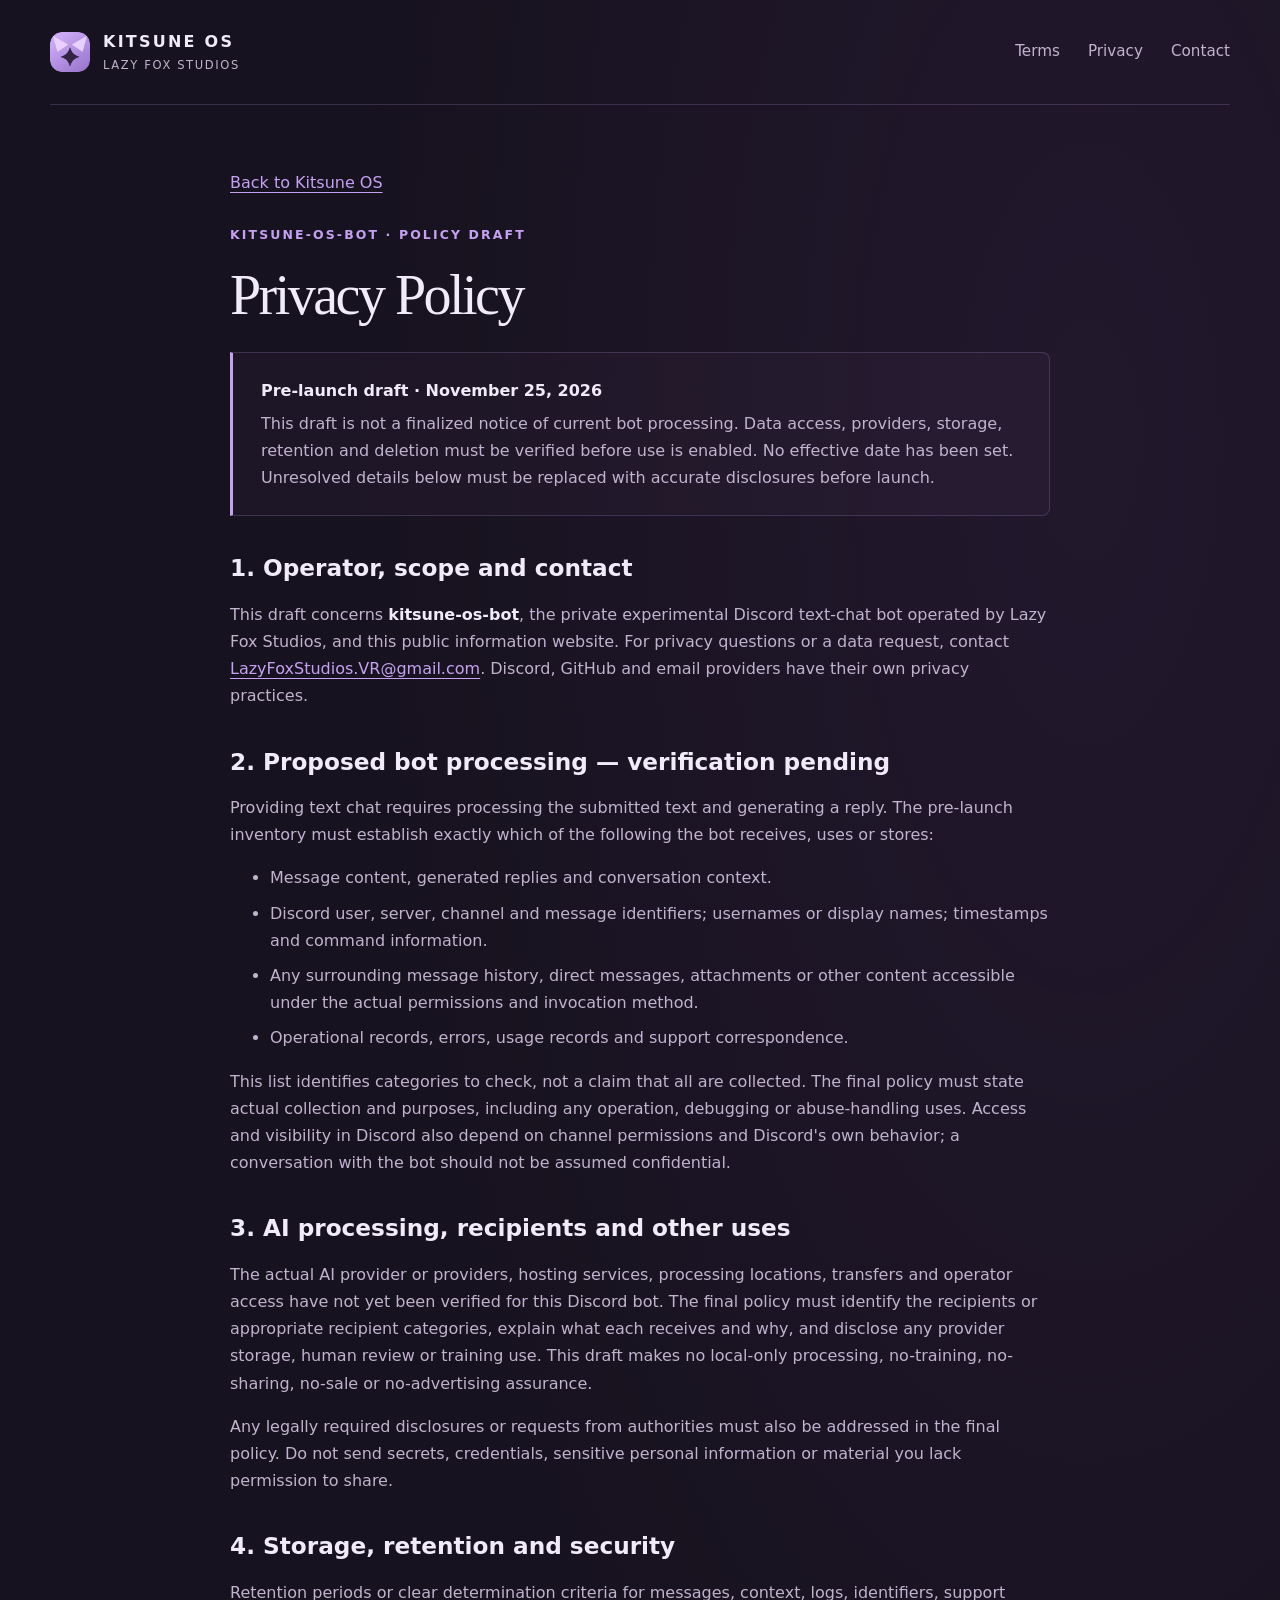
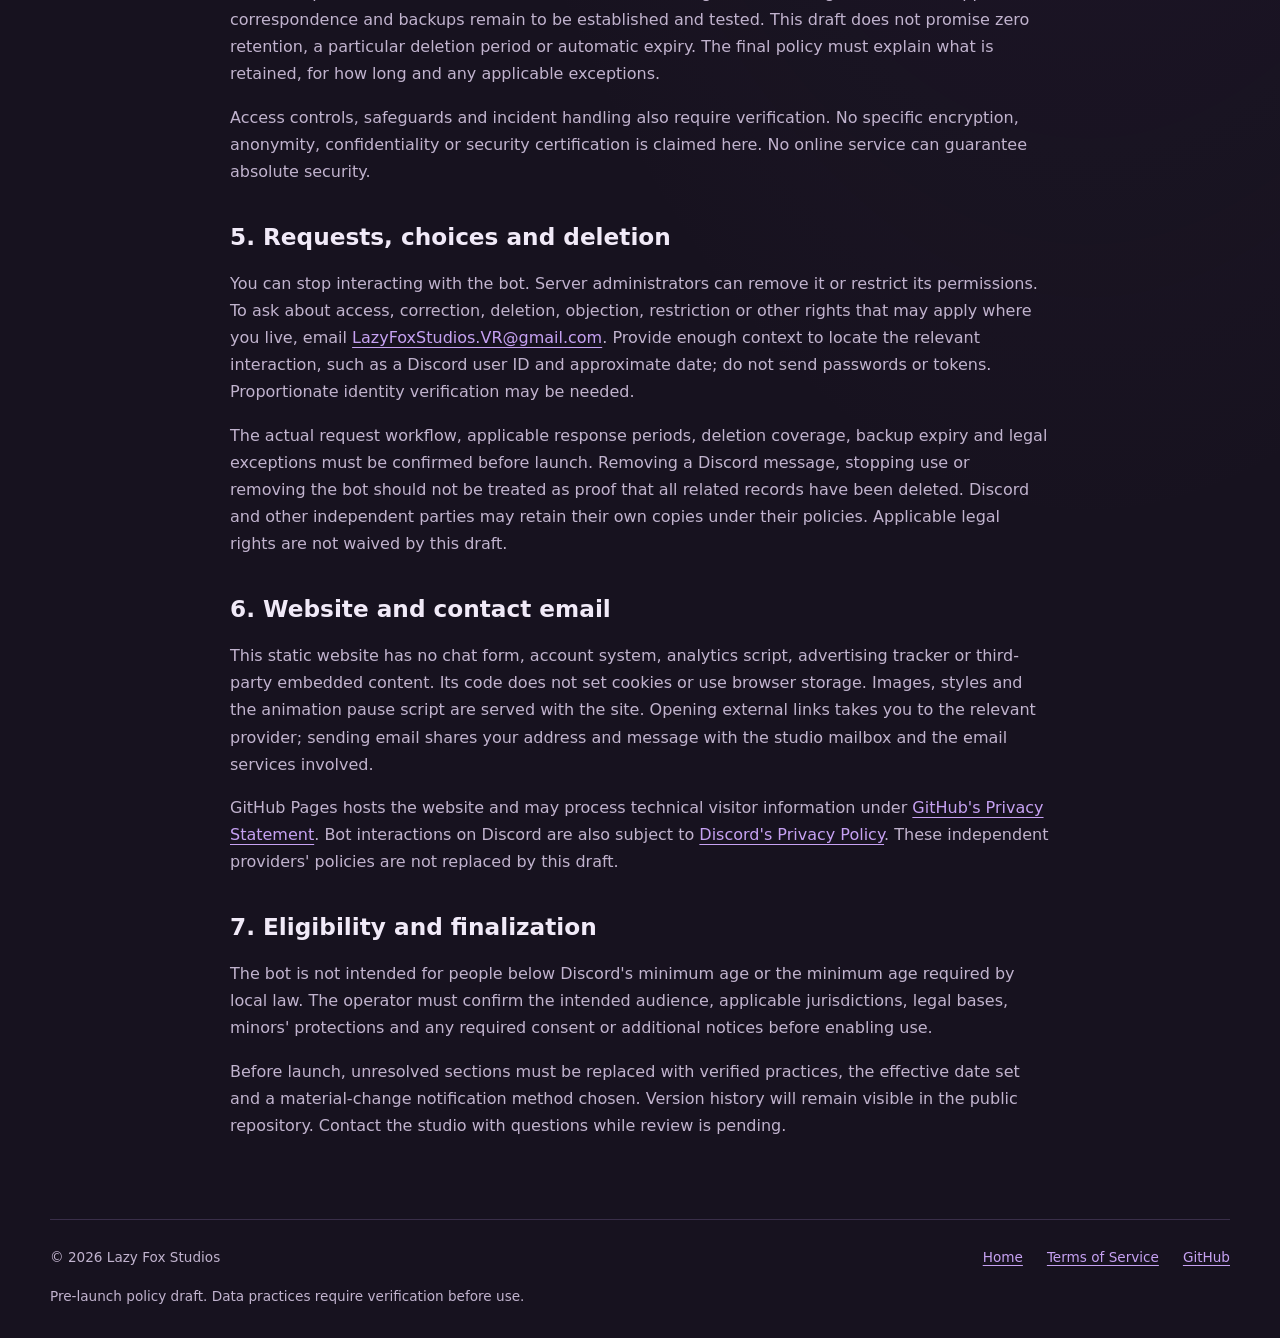
==== docs/privacy.html @ ff5f34ec "Add purple Kitsune landing page, clean portrait GIF and pre-launch policy drafts" ====
<!doctype html>
<html lang="en">
<head><meta charset="utf-8"><meta name="viewport" content="width=device-width, initial-scale=1"><meta name="description" content="Pre-launch draft Privacy Policy for kitsune-os-bot, with data practices pending verification."><meta name="theme-color" content="#17121f"><title>Privacy Policy · Kitsune OS</title><link rel="icon" href="assets/kitsune-icon.png" type="image/png"><link rel="stylesheet" href="assets/site.css"></head>
<body>
<a class="skip" href="#main">Skip to content</a>
<header class="site-header wrap"><a class="brand" href="./"><img src="assets/kitsune-icon.png" width="40" height="40" alt=""><span>KITSUNE OS<small>LAZY FOX STUDIOS</small></span></a><nav aria-label="Main navigation"><a href="terms.html">Terms</a><a href="privacy.html" aria-current="page">Privacy</a><a href="mailto:LazyFoxStudios.VR@gmail.com">Contact</a></nav></header>
<main id="main" class="wrap policy">
<a class="back" href="./">Back to Kitsune OS</a><p class="eyebrow">KITSUNE-OS-BOT · POLICY DRAFT</p><h1>Privacy Policy</h1>
<aside class="draft-note"><strong>Pre-launch draft · November 25, 2026</strong><p>This draft is not a finalized notice of current bot processing. Data access, providers, storage, retention and deletion must be verified before use is enabled. No effective date has been set. Unresolved details below must be replaced with accurate disclosures before launch.</p></aside>
<h2>1. Operator, scope and contact</h2>
<p>This draft concerns <strong>kitsune-os-bot</strong>, the private experimental Discord text-chat bot operated by Lazy Fox Studios, and this public information website. For privacy questions or a data request, contact <a href="mailto:LazyFoxStudios.VR@gmail.com">LazyFoxStudios.VR@gmail.com</a>. Discord, GitHub and email providers have their own privacy practices.</p>
<h2>2. Proposed bot processing — verification pending</h2>
<p>Providing text chat requires processing the submitted text and generating a reply. The pre-launch inventory must establish exactly which of the following the bot receives, uses or stores:</p>
<ul><li>Message content, generated replies and conversation context.</li><li>Discord user, server, channel and message identifiers; usernames or display names; timestamps and command information.</li><li>Any surrounding message history, direct messages, attachments or other content accessible under the actual permissions and invocation method.</li><li>Operational records, errors, usage records and support correspondence.</li></ul>
<p>This list identifies categories to check, not a claim that all are collected. The final policy must state actual collection and purposes, including any operation, debugging or abuse-handling uses. Access and visibility in Discord also depend on channel permissions and Discord's own behavior; a conversation with the bot should not be assumed confidential.</p>
<h2>3. AI processing, recipients and other uses</h2>
<p>The actual AI provider or providers, hosting services, processing locations, transfers and operator access have not yet been verified for this Discord bot. The final policy must identify the recipients or appropriate recipient categories, explain what each receives and why, and disclose any provider storage, human review or training use. This draft makes no local-only processing, no-training, no-sharing, no-sale or no-advertising assurance.</p>
<p>Any legally required disclosures or requests from authorities must also be addressed in the final policy. Do not send secrets, credentials, sensitive personal information or material you lack permission to share.</p>
<h2>4. Storage, retention and security</h2>
<p>Retention periods or clear determination criteria for messages, context, logs, identifiers, support correspondence and backups remain to be established and tested. This draft does not promise zero retention, a particular deletion period or automatic expiry. The final policy must explain what is retained, for how long and any applicable exceptions.</p>
<p>Access controls, safeguards and incident handling also require verification. No specific encryption, anonymity, confidentiality or security certification is claimed here. No online service can guarantee absolute security.</p>
<h2>5. Requests, choices and deletion</h2>
<p>You can stop interacting with the bot. Server administrators can remove it or restrict its permissions. To ask about access, correction, deletion, objection, restriction or other rights that may apply where you live, email <a href="mailto:LazyFoxStudios.VR@gmail.com">LazyFoxStudios.VR@gmail.com</a>. Provide enough context to locate the relevant interaction, such as a Discord user ID and approximate date; do not send passwords or tokens. Proportionate identity verification may be needed.</p>
<p>The actual request workflow, applicable response periods, deletion coverage, backup expiry and legal exceptions must be confirmed before launch. Removing a Discord message, stopping use or removing the bot should not be treated as proof that all related records have been deleted. Discord and other independent parties may retain their own copies under their policies. Applicable legal rights are not waived by this draft.</p>
<h2>6. Website and contact email</h2>
<p>This static website has no chat form, account system, analytics script, advertising tracker or third-party embedded content. Its code does not set cookies or use browser storage. Images, styles and the animation pause script are served with the site. Opening external links takes you to the relevant provider; sending email shares your address and message with the studio mailbox and the email services involved.</p>
<p>GitHub Pages hosts the website and may process technical visitor information under <a href="https://docs.github.com/en/site-policy/privacy-policies/github-general-privacy-statement">GitHub's Privacy Statement</a>. Bot interactions on Discord are also subject to <a href="https://discord.com/privacy">Discord's Privacy Policy</a>. These independent providers' policies are not replaced by this draft.</p>
<h2>7. Eligibility and finalization</h2>
<p>The bot is not intended for people below Discord's minimum age or the minimum age required by local law. The operator must confirm the intended audience, applicable jurisdictions, legal bases, minors' protections and any required consent or additional notices before enabling use.</p>
<p>Before launch, unresolved sections must be replaced with verified practices, the effective date set and a material-change notification method chosen. Version history will remain visible in the public repository. Contact the studio with questions while review is pending.</p>
</main>
<footer class="site-footer wrap"><span>© 2026 Lazy Fox Studios</span><div><a href="./">Home</a><a href="terms.html">Terms of Service</a><a href="https://github.com/lazyfoxstudios/kitsune-discbot">GitHub</a></div><p>Pre-launch policy draft. Data practices require verification before use.</p></footer>
</body></html>
---- docs/assets/site.css ----
:root{color-scheme:dark;--bg:#17121f;--panel:#211a2c;--text:#f1eaf8;--muted:#c1b3ce;--accent:#c6a1f2;--line:#c9a2fc30;font-family:system-ui,-apple-system,BlinkMacSystemFont,"Segoe UI",sans-serif;font-size:16px;background:var(--bg);color:var(--text)}
*{box-sizing:border-box}html{scroll-behavior:smooth}body{margin:0;line-height:1.7;background:radial-gradient(ellipse at 85% 15%,#69428a20,transparent 48%),var(--bg)}a{color:var(--accent);text-underline-offset:.25em}a:hover{color:#ead6ff}a:focus-visible,button:focus-visible{outline:3px solid #ead6ff;outline-offset:6px}button{font:inherit;color:var(--text);cursor:pointer}[hidden]{display:none!important}.wrap{width:min(1180px,calc(100% - 80px));margin-inline:auto}.skip{position:absolute;left:20px;top:-100px;background:var(--panel);padding:12px;z-index:5}.skip:focus{top:12px}.site-header{display:flex;align-items:center;justify-content:space-between;gap:24px;padding-block:28px;border-bottom:1px solid var(--line)}.brand{display:flex;align-items:center;gap:13px;text-decoration:none;color:var(--text);letter-spacing:.14em;font-weight:650;font-size:1rem}.brand small{display:block;font-size:.72rem;letter-spacing:.14em;color:var(--muted);font-weight:400;margin-top:1px}.brand img{border-radius:10px}nav{display:flex;gap:28px}nav a{font-size:.95rem;color:var(--muted);text-decoration:none}.hero{min-height:700px;display:grid;grid-template-columns:1.2fr 1fr;align-items:center;gap:50px;padding:64px 0 70px}.eyebrow{font-size:.78rem;letter-spacing:.17em;color:var(--accent);font-weight:650;margin:0 0 20px}h1,h2{font-family:Georgia,"Times New Roman",serif;font-weight:400;letter-spacing:-.045em;line-height:1.08;margin:0 0 26px}h1{font-size:clamp(3rem,5.5vw,4.9rem)}h1 em{font-style:normal;color:var(--accent)}h2{font-size:2.55rem}.hero-copy>p:not(.eyebrow){max-width:540px;color:var(--muted)}.hero-copy .lead{font-size:1.25rem;color:var(--text)}strong{color:var(--text);font-weight:600}.hero-copy .access{color:var(--accent);font-size:.9rem;margin-block:26px}.access span{padding-inline:8px}.actions{display:flex;gap:26px;align-items:center;margin-top:30px}.button{padding:12px 21px;background:#c6a1f2;color:#21142f;border:1px solid transparent;border-radius:7px;font-weight:600;text-decoration:none}.button:hover{background:#ddc0ff;color:#21142f}.character{margin:0;align-self:center;text-align:center;min-width:0}.portrait{width:100%;max-width:400px;aspect-ratio:450/584;margin-inline:auto;position:relative;isolation:isolate}.portrait:before{content:"";position:absolute;inset:16% -10% 0;z-index:-1;background:radial-gradient(ellipse,#8e59b52c,transparent 67%)}.portrait img,.portrait canvas{width:100%;height:auto;display:block;object-fit:contain;image-rendering:auto}figcaption{display:flex;flex-direction:column;align-items:center;margin-top:20px;gap:4px}figcaption .character-name{font:1.5rem Georgia,serif;color:var(--text)}figcaption>span:nth-child(2){font-size:.7rem;letter-spacing:.17em;color:var(--muted)}figcaption button{margin-top:12px;border:1px solid var(--line);background:transparent;border-radius:5px;padding:5px 12px;font-size:.85rem}.about{padding:64px 0;display:grid;grid-template-columns:1fr 1.1fr;gap:70px;border-top:1px solid var(--line)}.about p{margin-top:0;color:var(--muted)}.about .eyebrow{color:var(--accent)}.draft-note{padding:24px 28px;border:1px solid var(--line);border-left:3px solid var(--accent);background:#c9a2fc08;border-radius:0 8px 8px 0;margin:8px 0 64px}.draft-note p{color:var(--muted);margin:6px 0 0}.site-footer{border-top:1px solid var(--line);padding:26px 0 30px;display:flex;flex-wrap:wrap;justify-content:space-between;gap:16px;color:var(--muted);font-size:.85rem}.site-footer div{display:flex;gap:24px}.site-footer p{width:100%;margin:0;color:var(--muted)}.policy{max-width:820px;padding:64px 0}.policy h1{font-size:3.5rem}.policy h2{font:1.45rem system-ui,sans-serif;letter-spacing:0;line-height:1.4;margin:36px 0 12px;font-weight:600}.policy p,.policy li{color:var(--muted)}.policy .eyebrow{color:var(--accent)}.policy li{margin-block:8px}.policy .draft-note{margin-bottom:34px}.policy .back{display:inline-block;margin-bottom:28px}
@media(max-width:760px){.wrap{width:calc(100% - 40px)}.site-header{padding-block:20px;flex-wrap:wrap;gap:20px}nav{gap:22px}.hero{grid-template-columns:1fr;gap:36px;padding:48px 0;min-height:0}.hero-copy{max-width:600px}h1{font-size:clamp(2.8rem,10vw,4.8rem)}.portrait{max-width:320px}.character{margin:0 12px}.about{grid-template-columns:1fr;gap:14px;padding:42px 0}.about h2{font-size:2.2rem}.actions{flex-wrap:wrap;gap:20px}.policy{padding:40px 0}.policy h1{font-size:2.6rem}.site-footer div{flex-wrap:wrap;gap:18px}.draft-note{padding:20px;margin-bottom:40px}}
@media(prefers-reduced-motion:reduce){html{scroll-behavior:auto}.portrait img:not(.ready){visibility:hidden}}
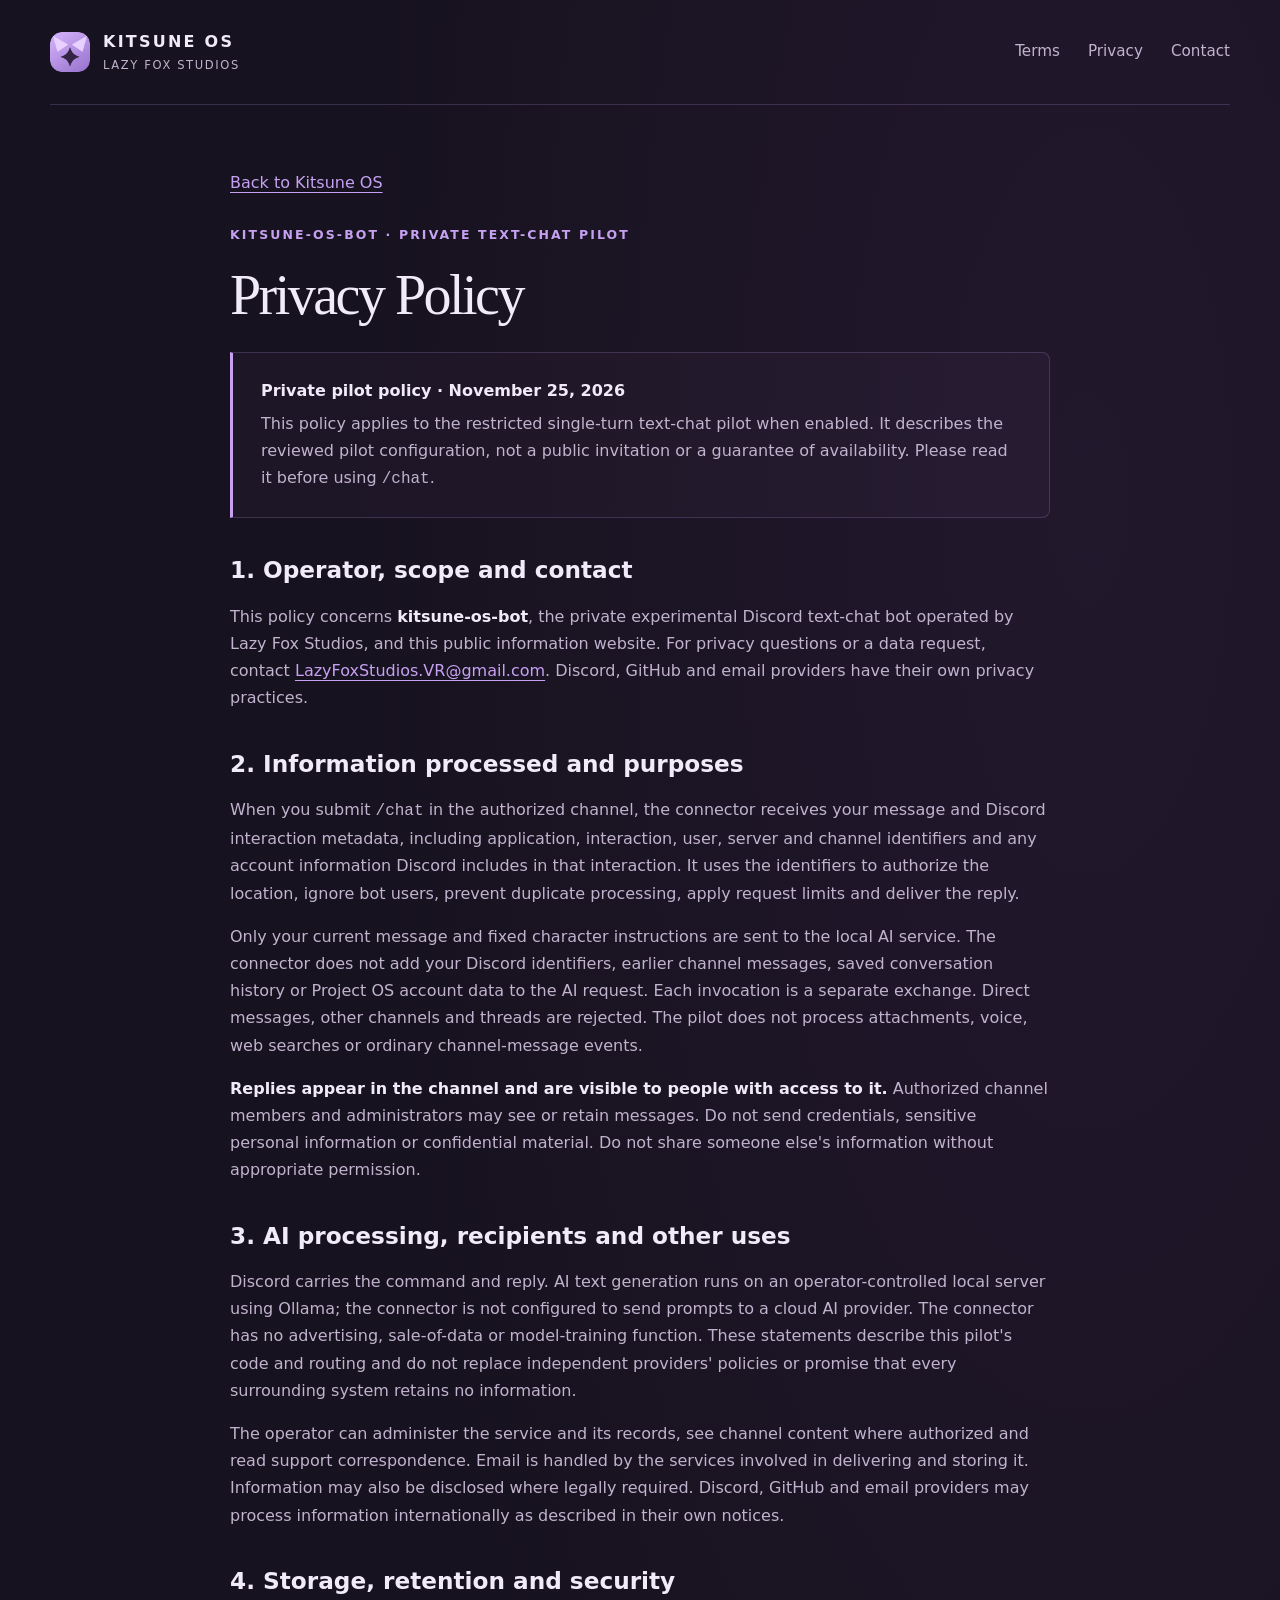
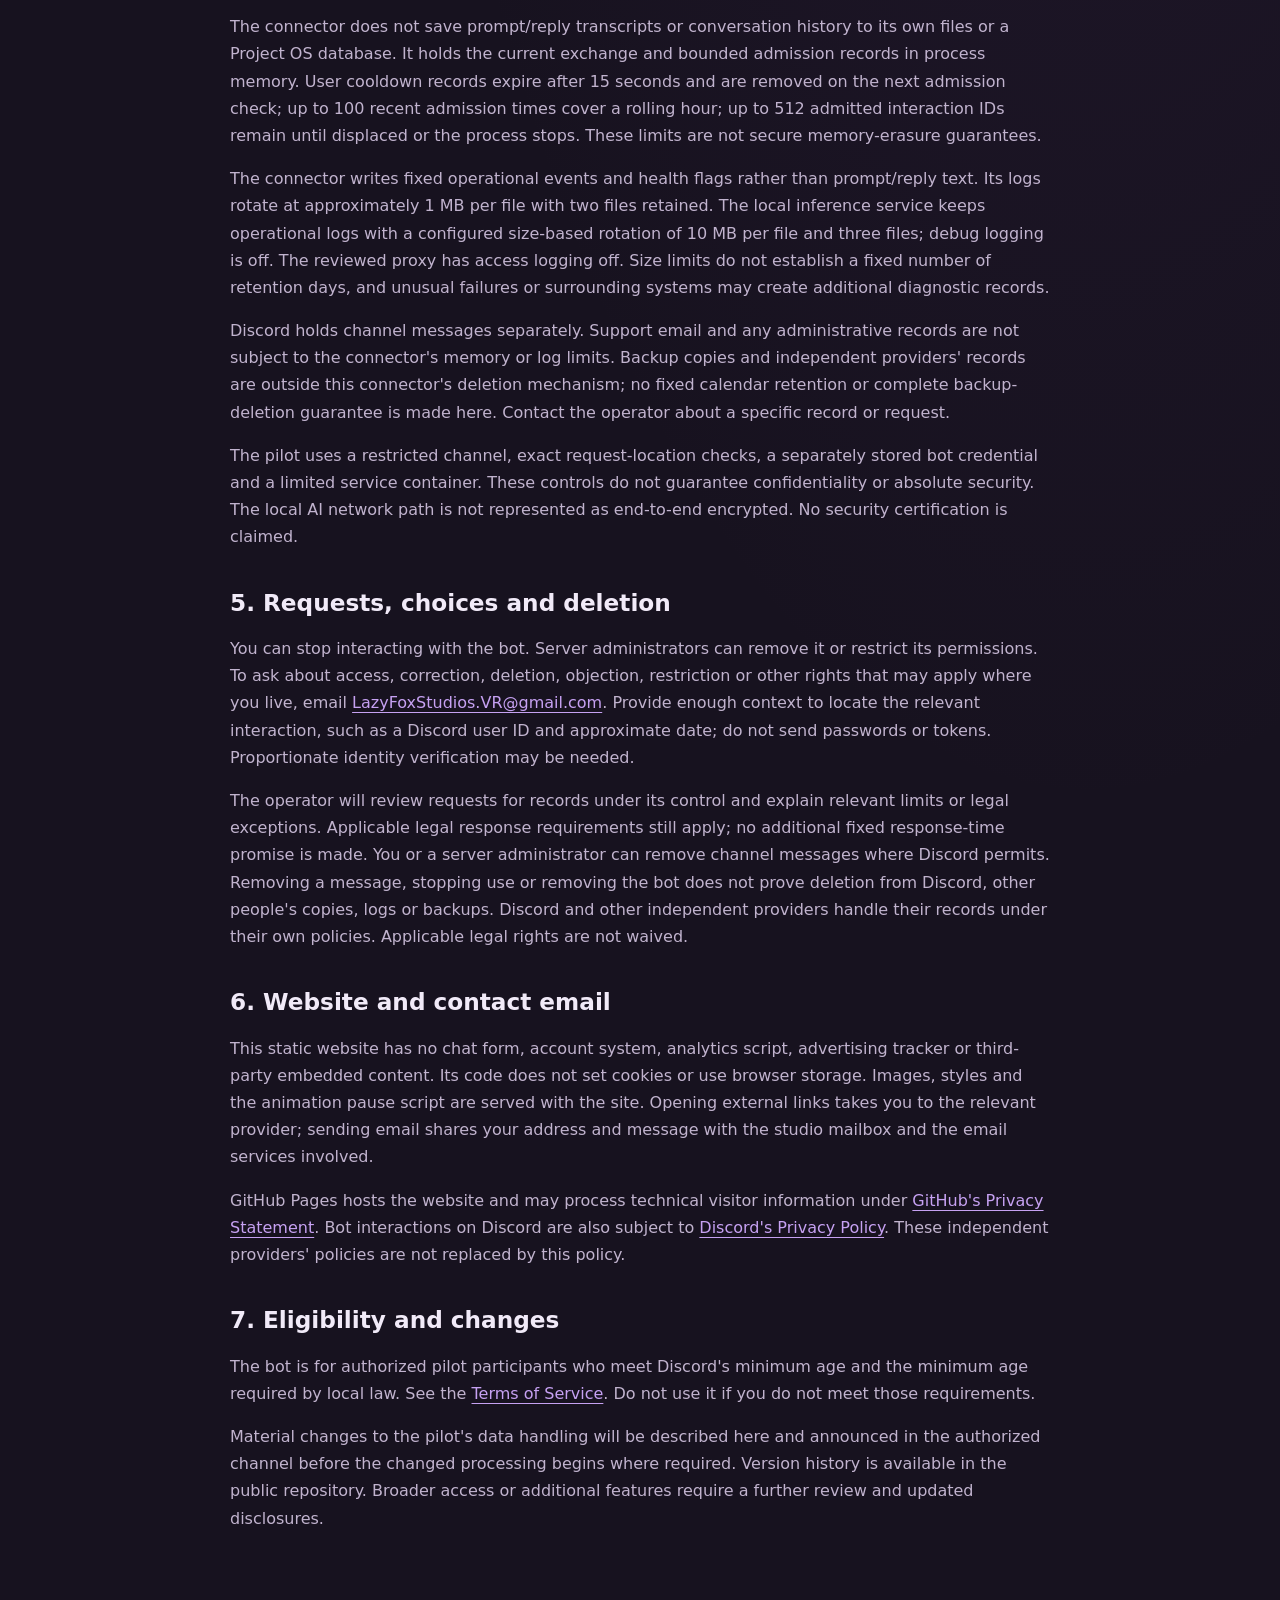
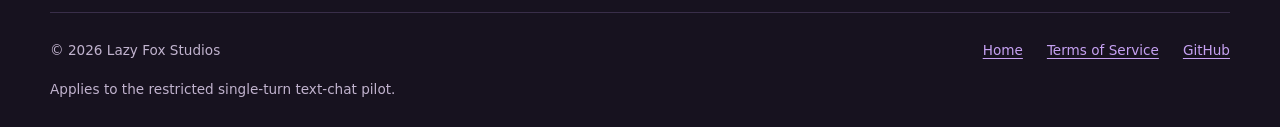
==== commit 849c46ce: "Describe verified private text-chat pilot data practices and terms" ====
--- a/docs/privacy.html
+++ b/docs/privacy.html
@@ -1,33 +1,35 @@
 <!doctype html>
 <html lang="en">
-<head><meta charset="utf-8"><meta name="viewport" content="width=device-width, initial-scale=1"><meta name="description" content="Pre-launch draft Privacy Policy for kitsune-os-bot, with data practices pending verification."><meta name="theme-color" content="#17121f"><title>Privacy Policy · Kitsune OS</title><link rel="icon" href="assets/kitsune-icon.png" type="image/png"><link rel="stylesheet" href="assets/site.css"></head>
+<head><meta charset="utf-8"><meta name="viewport" content="width=device-width, initial-scale=1"><meta name="description" content="Privacy Policy for the private kitsune-os-bot text-chat pilot by Lazy Fox Studios."><meta name="theme-color" content="#17121f"><title>Privacy Policy · Kitsune OS</title><link rel="icon" href="assets/kitsune-icon.png" type="image/png"><link rel="stylesheet" href="assets/site.css"></head>
 <body>
 <a class="skip" href="#main">Skip to content</a>
 <header class="site-header wrap"><a class="brand" href="./"><img src="assets/kitsune-icon.png" width="40" height="40" alt=""><span>KITSUNE OS<small>LAZY FOX STUDIOS</small></span></a><nav aria-label="Main navigation"><a href="terms.html">Terms</a><a href="privacy.html" aria-current="page">Privacy</a><a href="mailto:LazyFoxStudios.VR@gmail.com">Contact</a></nav></header>
 <main id="main" class="wrap policy">
-<a class="back" href="./">Back to Kitsune OS</a><p class="eyebrow">KITSUNE-OS-BOT · POLICY DRAFT</p><h1>Privacy Policy</h1>
-<aside class="draft-note"><strong>Pre-launch draft · November 25, 2026</strong><p>This draft is not a finalized notice of current bot processing. Data access, providers, storage, retention and deletion must be verified before use is enabled. No effective date has been set. Unresolved details below must be replaced with accurate disclosures before launch.</p></aside>
+<a class="back" href="./">Back to Kitsune OS</a><p class="eyebrow">KITSUNE-OS-BOT · PRIVATE TEXT-CHAT PILOT</p><h1>Privacy Policy</h1>
+<aside class="draft-note"><strong>Private pilot policy · November 25, 2026</strong><p>This policy applies to the restricted single-turn text-chat pilot when enabled. It describes the reviewed pilot configuration, not a public invitation or a guarantee of availability. Please read it before using <code>/chat</code>.</p></aside>
 <h2>1. Operator, scope and contact</h2>
-<p>This draft concerns <strong>kitsune-os-bot</strong>, the private experimental Discord text-chat bot operated by Lazy Fox Studios, and this public information website. For privacy questions or a data request, contact <a href="mailto:LazyFoxStudios.VR@gmail.com">LazyFoxStudios.VR@gmail.com</a>. Discord, GitHub and email providers have their own privacy practices.</p>
-<h2>2. Proposed bot processing — verification pending</h2>
-<p>Providing text chat requires processing the submitted text and generating a reply. The pre-launch inventory must establish exactly which of the following the bot receives, uses or stores:</p>
-<ul><li>Message content, generated replies and conversation context.</li><li>Discord user, server, channel and message identifiers; usernames or display names; timestamps and command information.</li><li>Any surrounding message history, direct messages, attachments or other content accessible under the actual permissions and invocation method.</li><li>Operational records, errors, usage records and support correspondence.</li></ul>
-<p>This list identifies categories to check, not a claim that all are collected. The final policy must state actual collection and purposes, including any operation, debugging or abuse-handling uses. Access and visibility in Discord also depend on channel permissions and Discord's own behavior; a conversation with the bot should not be assumed confidential.</p>
+<p>This policy concerns <strong>kitsune-os-bot</strong>, the private experimental Discord text-chat bot operated by Lazy Fox Studios, and this public information website. For privacy questions or a data request, contact <a href="mailto:LazyFoxStudios.VR@gmail.com">LazyFoxStudios.VR@gmail.com</a>. Discord, GitHub and email providers have their own privacy practices.</p>
+<h2>2. Information processed and purposes</h2>
+<p>When you submit <code>/chat</code> in the authorized channel, the connector receives your message and Discord interaction metadata, including application, interaction, user, server and channel identifiers and any account information Discord includes in that interaction. It uses the identifiers to authorize the location, ignore bot users, prevent duplicate processing, apply request limits and deliver the reply.</p>
+<p>Only your current message and fixed character instructions are sent to the local AI service. The connector does not add your Discord identifiers, earlier channel messages, saved conversation history or Project OS account data to the AI request. Each invocation is a separate exchange. Direct messages, other channels and threads are rejected. The pilot does not process attachments, voice, web searches or ordinary channel-message events.</p>
+<p><strong>Replies appear in the channel and are visible to people with access to it.</strong> Authorized channel members and administrators may see or retain messages. Do not send credentials, sensitive personal information or confidential material. Do not share someone else's information without appropriate permission.</p>
 <h2>3. AI processing, recipients and other uses</h2>
-<p>The actual AI provider or providers, hosting services, processing locations, transfers and operator access have not yet been verified for this Discord bot. The final policy must identify the recipients or appropriate recipient categories, explain what each receives and why, and disclose any provider storage, human review or training use. This draft makes no local-only processing, no-training, no-sharing, no-sale or no-advertising assurance.</p>
-<p>Any legally required disclosures or requests from authorities must also be addressed in the final policy. Do not send secrets, credentials, sensitive personal information or material you lack permission to share.</p>
+<p>Discord carries the command and reply. AI text generation runs on an operator-controlled local server using Ollama; the connector is not configured to send prompts to a cloud AI provider. The connector has no advertising, sale-of-data or model-training function. These statements describe this pilot's code and routing and do not replace independent providers' policies or promise that every surrounding system retains no information.</p>
+<p>The operator can administer the service and its records, see channel content where authorized and read support correspondence. Email is handled by the services involved in delivering and storing it. Information may also be disclosed where legally required. Discord, GitHub and email providers may process information internationally as described in their own notices.</p>
 <h2>4. Storage, retention and security</h2>
-<p>Retention periods or clear determination criteria for messages, context, logs, identifiers, support correspondence and backups remain to be established and tested. This draft does not promise zero retention, a particular deletion period or automatic expiry. The final policy must explain what is retained, for how long and any applicable exceptions.</p>
-<p>Access controls, safeguards and incident handling also require verification. No specific encryption, anonymity, confidentiality or security certification is claimed here. No online service can guarantee absolute security.</p>
+<p>The connector does not save prompt/reply transcripts or conversation history to its own files or a Project OS database. It holds the current exchange and bounded admission records in process memory. User cooldown records expire after 15 seconds and are removed on the next admission check; up to 100 recent admission times cover a rolling hour; up to 512 admitted interaction IDs remain until displaced or the process stops. These limits are not secure memory-erasure guarantees.</p>
+<p>The connector writes fixed operational events and health flags rather than prompt/reply text. Its logs rotate at approximately 1 MB per file with two files retained. The local inference service keeps operational logs with a configured size-based rotation of 10 MB per file and three files; debug logging is off. The reviewed proxy has access logging off. Size limits do not establish a fixed number of retention days, and unusual failures or surrounding systems may create additional diagnostic records.</p>
+<p>Discord holds channel messages separately. Support email and any administrative records are not subject to the connector's memory or log limits. Backup copies and independent providers' records are outside this connector's deletion mechanism; no fixed calendar retention or complete backup-deletion guarantee is made here. Contact the operator about a specific record or request.</p>
+<p>The pilot uses a restricted channel, exact request-location checks, a separately stored bot credential and a limited service container. These controls do not guarantee confidentiality or absolute security. The local AI network path is not represented as end-to-end encrypted. No security certification is claimed.</p>
 <h2>5. Requests, choices and deletion</h2>
 <p>You can stop interacting with the bot. Server administrators can remove it or restrict its permissions. To ask about access, correction, deletion, objection, restriction or other rights that may apply where you live, email <a href="mailto:LazyFoxStudios.VR@gmail.com">LazyFoxStudios.VR@gmail.com</a>. Provide enough context to locate the relevant interaction, such as a Discord user ID and approximate date; do not send passwords or tokens. Proportionate identity verification may be needed.</p>
-<p>The actual request workflow, applicable response periods, deletion coverage, backup expiry and legal exceptions must be confirmed before launch. Removing a Discord message, stopping use or removing the bot should not be treated as proof that all related records have been deleted. Discord and other independent parties may retain their own copies under their policies. Applicable legal rights are not waived by this draft.</p>
+<p>The operator will review requests for records under its control and explain relevant limits or legal exceptions. Applicable legal response requirements still apply; no additional fixed response-time promise is made. You or a server administrator can remove channel messages where Discord permits. Removing a message, stopping use or removing the bot does not prove deletion from Discord, other people's copies, logs or backups. Discord and other independent providers handle their records under their own policies. Applicable legal rights are not waived.</p>
 <h2>6. Website and contact email</h2>
 <p>This static website has no chat form, account system, analytics script, advertising tracker or third-party embedded content. Its code does not set cookies or use browser storage. Images, styles and the animation pause script are served with the site. Opening external links takes you to the relevant provider; sending email shares your address and message with the studio mailbox and the email services involved.</p>
-<p>GitHub Pages hosts the website and may process technical visitor information under <a href="https://docs.github.com/en/site-policy/privacy-policies/github-general-privacy-statement">GitHub's Privacy Statement</a>. Bot interactions on Discord are also subject to <a href="https://discord.com/privacy">Discord's Privacy Policy</a>. These independent providers' policies are not replaced by this draft.</p>
-<h2>7. Eligibility and finalization</h2>
-<p>The bot is not intended for people below Discord's minimum age or the minimum age required by local law. The operator must confirm the intended audience, applicable jurisdictions, legal bases, minors' protections and any required consent or additional notices before enabling use.</p>
-<p>Before launch, unresolved sections must be replaced with verified practices, the effective date set and a material-change notification method chosen. Version history will remain visible in the public repository. Contact the studio with questions while review is pending.</p>
+<p>GitHub Pages hosts the website and may process technical visitor information under <a href="https://docs.github.com/en/site-policy/privacy-policies/github-general-privacy-statement">GitHub's Privacy Statement</a>. Bot interactions on Discord are also subject to <a href="https://discord.com/privacy">Discord's Privacy Policy</a>. These independent providers' policies are not replaced by this policy.</p>
+<h2>7. Eligibility and changes</h2>
+<p>The bot is for authorized pilot participants who meet Discord's minimum age and the minimum age required by local law. See the <a href="terms.html">Terms of Service</a>. Do not use it if you do not meet those requirements.</p>
+<p>Material changes to the pilot's data handling will be described here and announced in the authorized channel before the changed processing begins where required. Version history is available in the public repository. Broader access or additional features require a further review and updated disclosures.</p>
 </main>
-<footer class="site-footer wrap"><span>© 2026 Lazy Fox Studios</span><div><a href="./">Home</a><a href="terms.html">Terms of Service</a><a href="https://github.com/lazyfoxstudios/kitsune-discbot">GitHub</a></div><p>Pre-launch policy draft. Data practices require verification before use.</p></footer>
+<footer class="site-footer wrap"><span>© 2026 Lazy Fox Studios</span><div><a href="./">Home</a><a href="terms.html">Terms of Service</a><a href="https://github.com/lazyfoxstudios/kitsune-discbot">GitHub</a></div><p>Applies to the restricted single-turn text-chat pilot.</p></footer>
 </body></html>
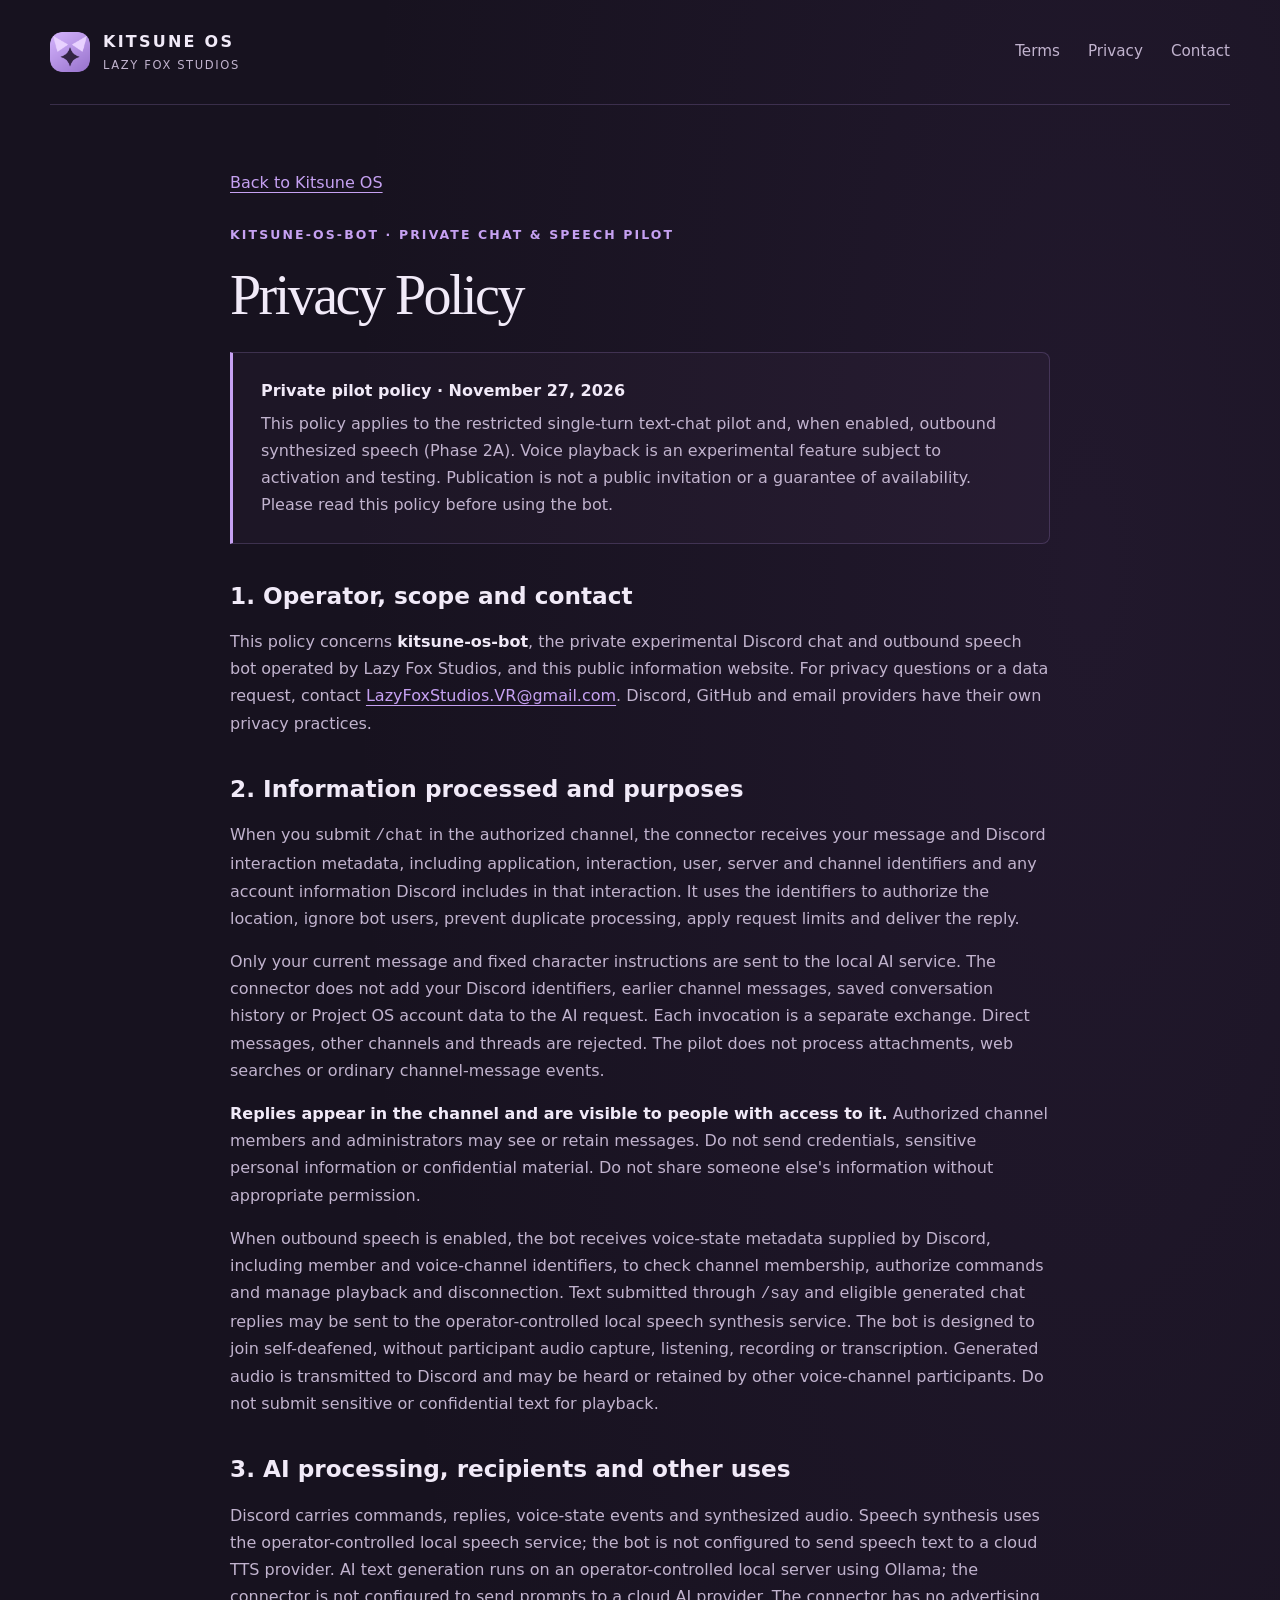
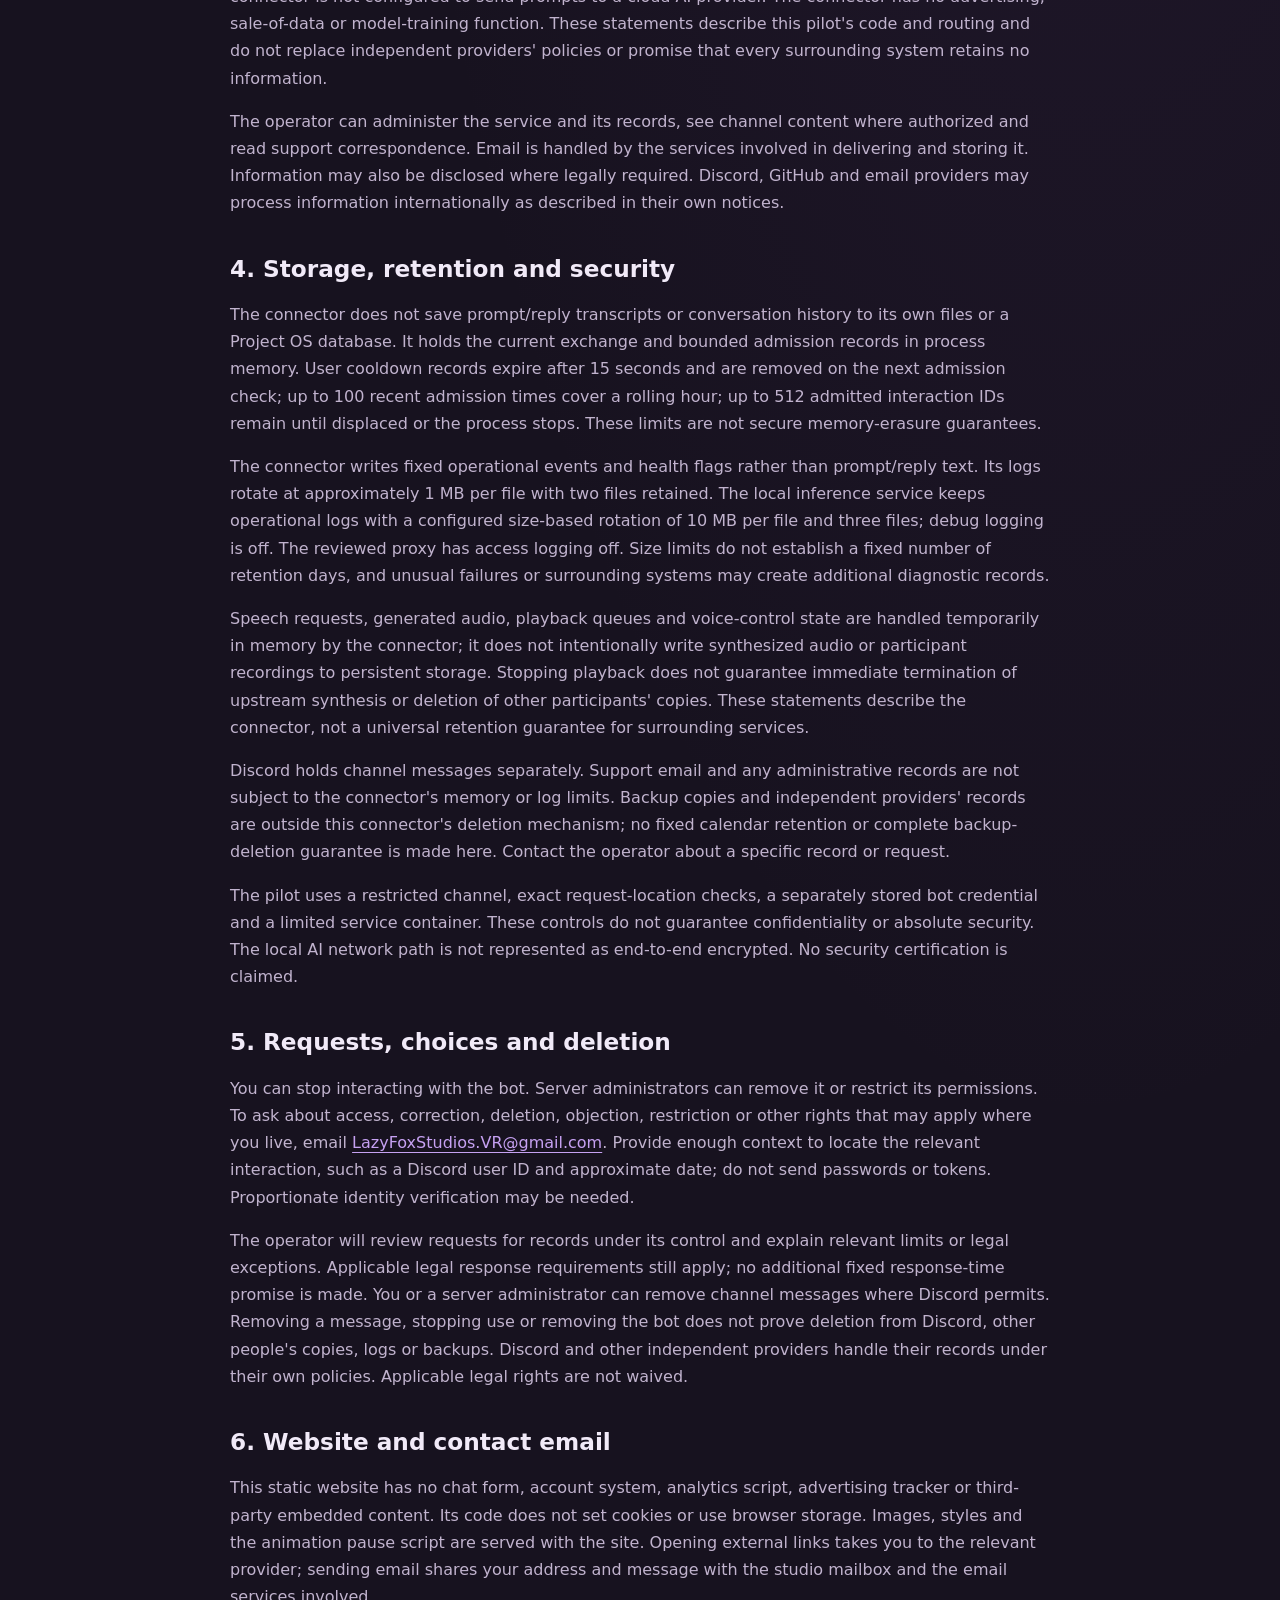
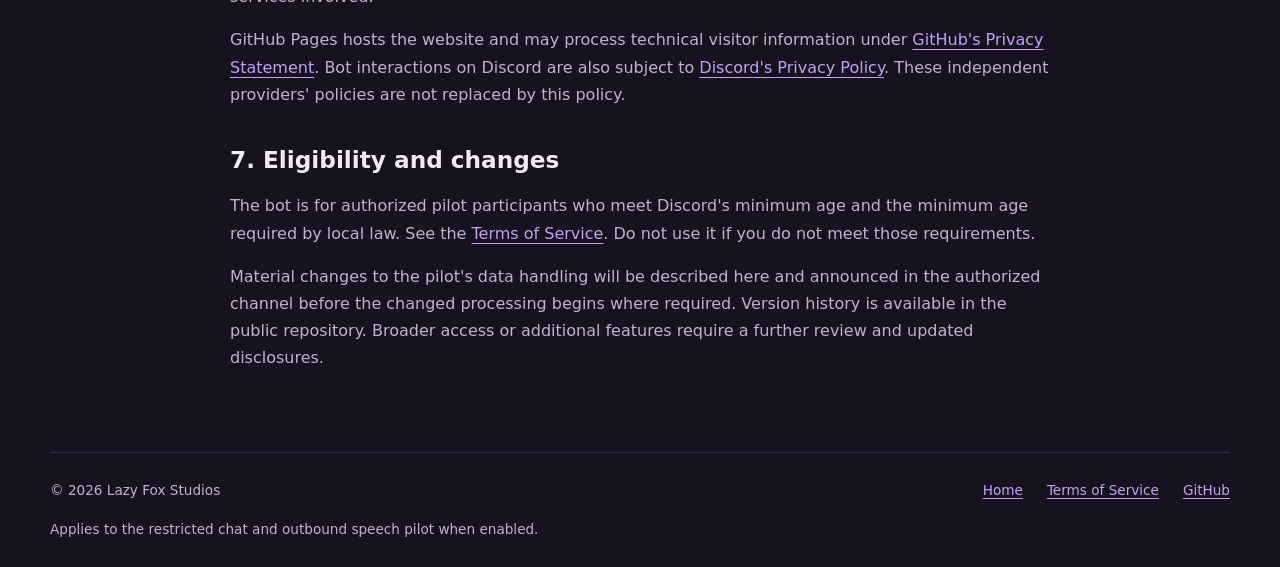
==== commit edb7de8a: "Disclose restricted outbound speech Phase 2A in pilot policy" ====
--- a/docs/privacy.html
+++ b/docs/privacy.html
@@ -1,24 +1,26 @@
 <!doctype html>
 <html lang="en">
-<head><meta charset="utf-8"><meta name="viewport" content="width=device-width, initial-scale=1"><meta name="description" content="Privacy Policy for the private kitsune-os-bot text-chat pilot by Lazy Fox Studios."><meta name="theme-color" content="#17121f"><title>Privacy Policy · Kitsune OS</title><link rel="icon" href="assets/kitsune-icon.png" type="image/png"><link rel="stylesheet" href="assets/site.css"></head>
+<head><meta charset="utf-8"><meta name="viewport" content="width=device-width, initial-scale=1"><meta name="description" content="Privacy Policy for the private kitsune-os-bot chat and outbound speech pilot by Lazy Fox Studios."><meta name="theme-color" content="#17121f"><title>Privacy Policy · Kitsune OS</title><link rel="icon" href="assets/kitsune-icon.png" type="image/png"><link rel="stylesheet" href="assets/site.css"></head>
 <body>
 <a class="skip" href="#main">Skip to content</a>
 <header class="site-header wrap"><a class="brand" href="./"><img src="assets/kitsune-icon.png" width="40" height="40" alt=""><span>KITSUNE OS<small>LAZY FOX STUDIOS</small></span></a><nav aria-label="Main navigation"><a href="terms.html">Terms</a><a href="privacy.html" aria-current="page">Privacy</a><a href="mailto:LazyFoxStudios.VR@gmail.com">Contact</a></nav></header>
 <main id="main" class="wrap policy">
-<a class="back" href="./">Back to Kitsune OS</a><p class="eyebrow">KITSUNE-OS-BOT · PRIVATE TEXT-CHAT PILOT</p><h1>Privacy Policy</h1>
-<aside class="draft-note"><strong>Private pilot policy · November 25, 2026</strong><p>This policy applies to the restricted single-turn text-chat pilot when enabled. It describes the reviewed pilot configuration, not a public invitation or a guarantee of availability. Please read it before using <code>/chat</code>.</p></aside>
+<a class="back" href="./">Back to Kitsune OS</a><p class="eyebrow">KITSUNE-OS-BOT · PRIVATE CHAT &amp; SPEECH PILOT</p><h1>Privacy Policy</h1>
+<aside class="draft-note"><strong>Private pilot policy · November 27, 2026</strong><p>This policy applies to the restricted single-turn text-chat pilot and, when enabled, outbound synthesized speech (Phase 2A). Voice playback is an experimental feature subject to activation and testing. Publication is not a public invitation or a guarantee of availability. Please read this policy before using the bot.</p></aside>
 <h2>1. Operator, scope and contact</h2>
-<p>This policy concerns <strong>kitsune-os-bot</strong>, the private experimental Discord text-chat bot operated by Lazy Fox Studios, and this public information website. For privacy questions or a data request, contact <a href="mailto:LazyFoxStudios.VR@gmail.com">LazyFoxStudios.VR@gmail.com</a>. Discord, GitHub and email providers have their own privacy practices.</p>
+<p>This policy concerns <strong>kitsune-os-bot</strong>, the private experimental Discord chat and outbound speech bot operated by Lazy Fox Studios, and this public information website. For privacy questions or a data request, contact <a href="mailto:LazyFoxStudios.VR@gmail.com">LazyFoxStudios.VR@gmail.com</a>. Discord, GitHub and email providers have their own privacy practices.</p>
 <h2>2. Information processed and purposes</h2>
 <p>When you submit <code>/chat</code> in the authorized channel, the connector receives your message and Discord interaction metadata, including application, interaction, user, server and channel identifiers and any account information Discord includes in that interaction. It uses the identifiers to authorize the location, ignore bot users, prevent duplicate processing, apply request limits and deliver the reply.</p>
-<p>Only your current message and fixed character instructions are sent to the local AI service. The connector does not add your Discord identifiers, earlier channel messages, saved conversation history or Project OS account data to the AI request. Each invocation is a separate exchange. Direct messages, other channels and threads are rejected. The pilot does not process attachments, voice, web searches or ordinary channel-message events.</p>
+<p>Only your current message and fixed character instructions are sent to the local AI service. The connector does not add your Discord identifiers, earlier channel messages, saved conversation history or Project OS account data to the AI request. Each invocation is a separate exchange. Direct messages, other channels and threads are rejected. The pilot does not process attachments, web searches or ordinary channel-message events.</p>
 <p><strong>Replies appear in the channel and are visible to people with access to it.</strong> Authorized channel members and administrators may see or retain messages. Do not send credentials, sensitive personal information or confidential material. Do not share someone else's information without appropriate permission.</p>
+<p>When outbound speech is enabled, the bot receives voice-state metadata supplied by Discord, including member and voice-channel identifiers, to check channel membership, authorize commands and manage playback and disconnection. Text submitted through <code>/say</code> and eligible generated chat replies may be sent to the operator-controlled local speech synthesis service. The bot is designed to join self-deafened, without participant audio capture, listening, recording or transcription. Generated audio is transmitted to Discord and may be heard or retained by other voice-channel participants. Do not submit sensitive or confidential text for playback.</p>
 <h2>3. AI processing, recipients and other uses</h2>
-<p>Discord carries the command and reply. AI text generation runs on an operator-controlled local server using Ollama; the connector is not configured to send prompts to a cloud AI provider. The connector has no advertising, sale-of-data or model-training function. These statements describe this pilot's code and routing and do not replace independent providers' policies or promise that every surrounding system retains no information.</p>
+<p>Discord carries commands, replies, voice-state events and synthesized audio. Speech synthesis uses the operator-controlled local speech service; the bot is not configured to send speech text to a cloud TTS provider. AI text generation runs on an operator-controlled local server using Ollama; the connector is not configured to send prompts to a cloud AI provider. The connector has no advertising, sale-of-data or model-training function. These statements describe this pilot's code and routing and do not replace independent providers' policies or promise that every surrounding system retains no information.</p>
 <p>The operator can administer the service and its records, see channel content where authorized and read support correspondence. Email is handled by the services involved in delivering and storing it. Information may also be disclosed where legally required. Discord, GitHub and email providers may process information internationally as described in their own notices.</p>
 <h2>4. Storage, retention and security</h2>
 <p>The connector does not save prompt/reply transcripts or conversation history to its own files or a Project OS database. It holds the current exchange and bounded admission records in process memory. User cooldown records expire after 15 seconds and are removed on the next admission check; up to 100 recent admission times cover a rolling hour; up to 512 admitted interaction IDs remain until displaced or the process stops. These limits are not secure memory-erasure guarantees.</p>
 <p>The connector writes fixed operational events and health flags rather than prompt/reply text. Its logs rotate at approximately 1 MB per file with two files retained. The local inference service keeps operational logs with a configured size-based rotation of 10 MB per file and three files; debug logging is off. The reviewed proxy has access logging off. Size limits do not establish a fixed number of retention days, and unusual failures or surrounding systems may create additional diagnostic records.</p>
+<p>Speech requests, generated audio, playback queues and voice-control state are handled temporarily in memory by the connector; it does not intentionally write synthesized audio or participant recordings to persistent storage. Stopping playback does not guarantee immediate termination of upstream synthesis or deletion of other participants' copies. These statements describe the connector, not a universal retention guarantee for surrounding services.</p>
 <p>Discord holds channel messages separately. Support email and any administrative records are not subject to the connector's memory or log limits. Backup copies and independent providers' records are outside this connector's deletion mechanism; no fixed calendar retention or complete backup-deletion guarantee is made here. Contact the operator about a specific record or request.</p>
 <p>The pilot uses a restricted channel, exact request-location checks, a separately stored bot credential and a limited service container. These controls do not guarantee confidentiality or absolute security. The local AI network path is not represented as end-to-end encrypted. No security certification is claimed.</p>
 <h2>5. Requests, choices and deletion</h2>
@@ -31,5 +33,5 @@
 <p>The bot is for authorized pilot participants who meet Discord's minimum age and the minimum age required by local law. See the <a href="terms.html">Terms of Service</a>. Do not use it if you do not meet those requirements.</p>
 <p>Material changes to the pilot's data handling will be described here and announced in the authorized channel before the changed processing begins where required. Version history is available in the public repository. Broader access or additional features require a further review and updated disclosures.</p>
 </main>
-<footer class="site-footer wrap"><span>© 2026 Lazy Fox Studios</span><div><a href="./">Home</a><a href="terms.html">Terms of Service</a><a href="https://github.com/lazyfoxstudios/kitsune-discbot">GitHub</a></div><p>Applies to the restricted single-turn text-chat pilot.</p></footer>
+<footer class="site-footer wrap"><span>© 2026 Lazy Fox Studios</span><div><a href="./">Home</a><a href="terms.html">Terms of Service</a><a href="https://github.com/lazyfoxstudios/kitsune-discbot">GitHub</a></div><p>Applies to the restricted chat and outbound speech pilot when enabled.</p></footer>
 </body></html>
